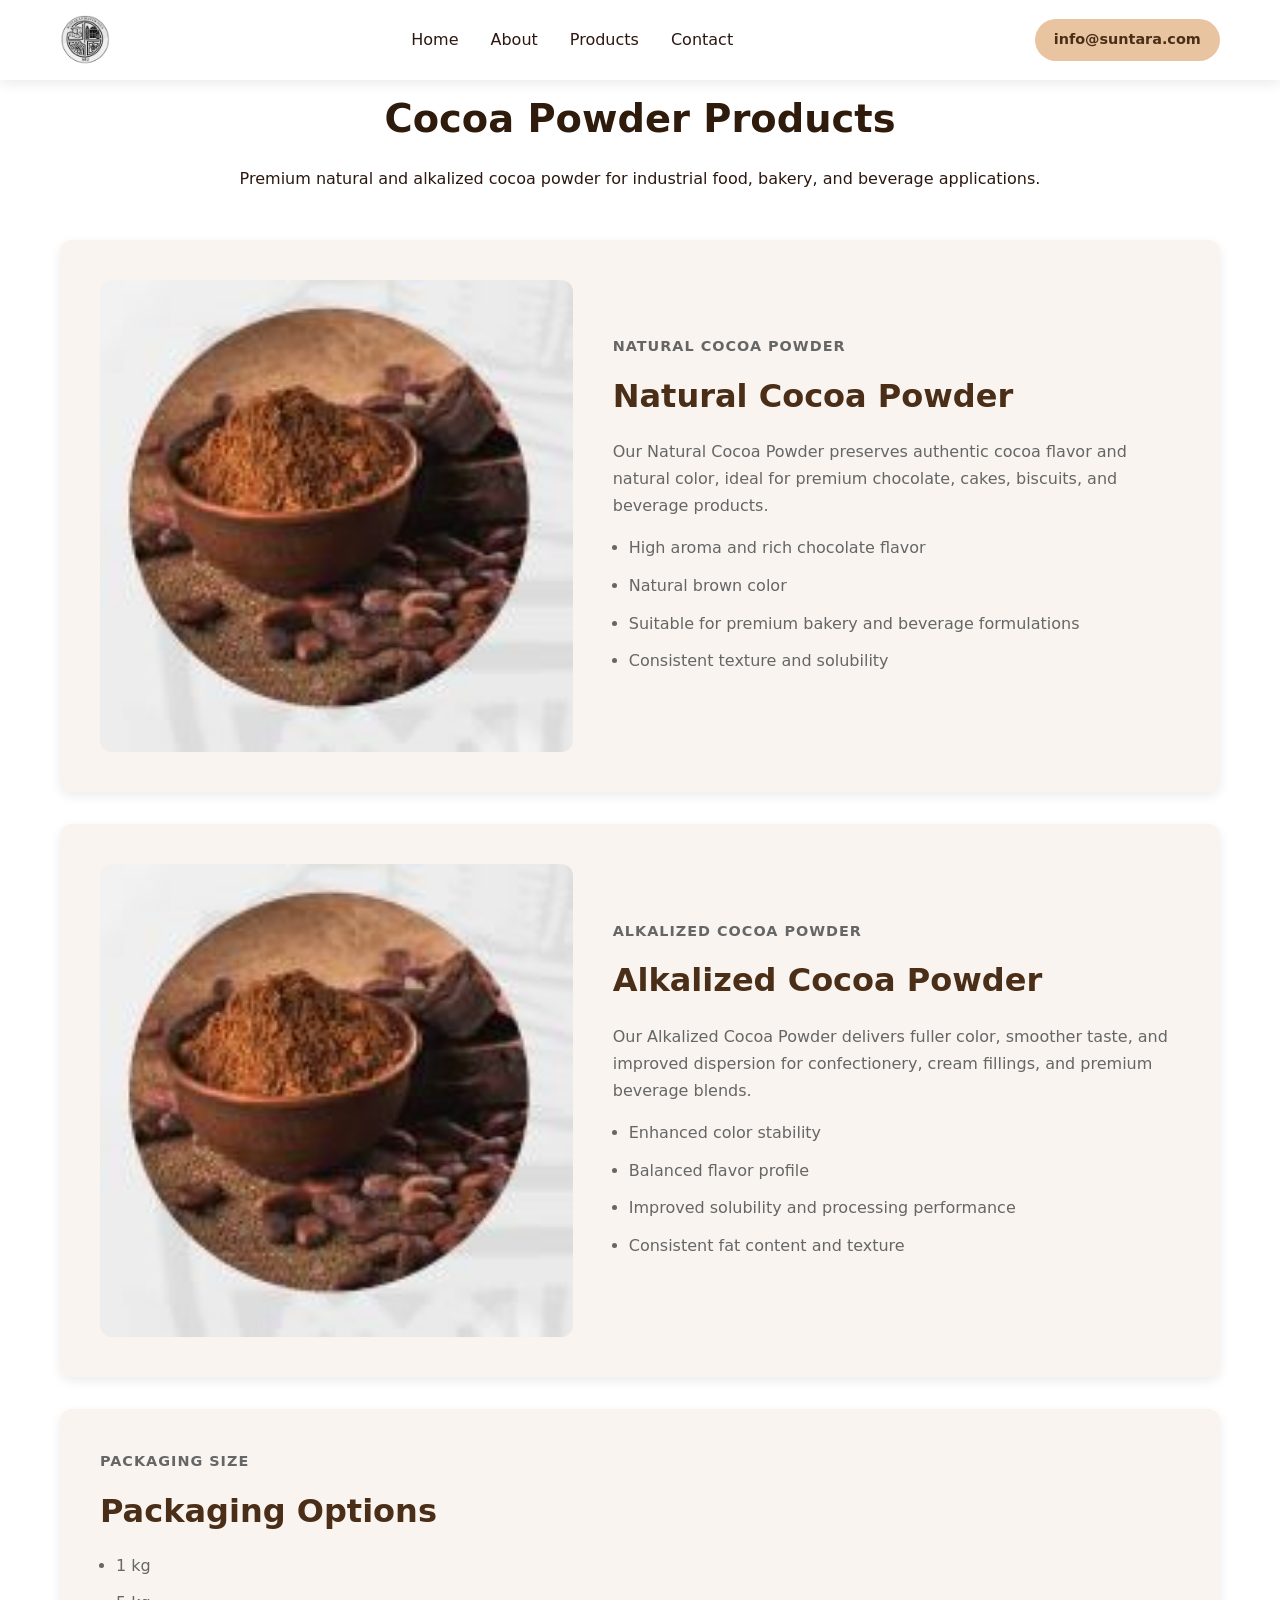
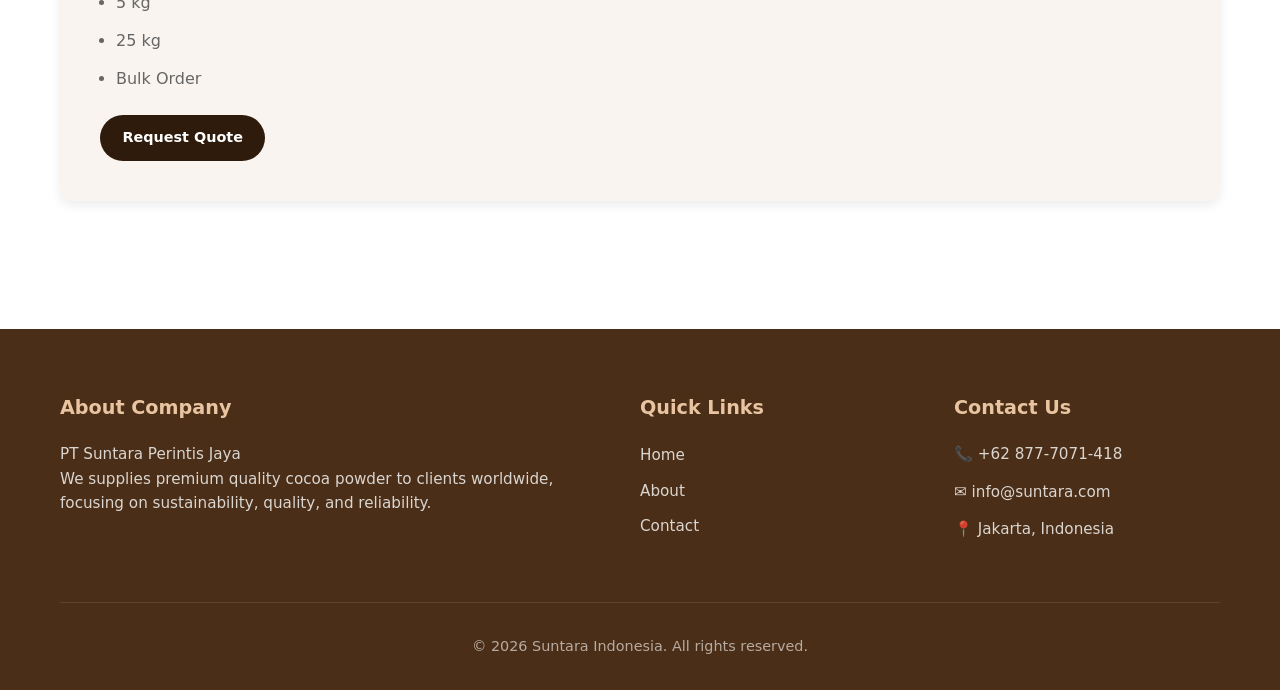
==== cocoa.html @ 906b9333 "req:2 Co-authored-by: Copilot <copilot@github.com>" ====
<!DOCTYPE html>
<html lang="id">
<head>
    <meta charset="UTF-8">
    <meta name="viewport" content="width=device-width, initial-scale=1.0">
    <title>Cocoa Powder Products | Suntara Indonesia</title>
    <link rel="stylesheet" href="style.css">
    <link rel="icon" type="image/png" href="assets/images/favicon.png">
</head>
<body>
    <header class="navbar" id="navbar">
        <div class="container">
            <a href="index.html#home" class="logo">
                <img src="assets/images/logo.png" alt="Santura Indonesia Logo" width="150" height="50">
            </a>
            <nav class="nav-menu">
                <a href="index.html#home" class="nav-link">Home</a>
                <a href="index.html#about" class="nav-link">About</a>
                <div class="nav-item has-submenu">
                    <a href="#products" class="nav-link" aria-expanded="false">Products</a>
                    <ul class="submenu">
                        <li><a href="cocoa.html" class="submenu-link"><span>Cocoa Powder</span></a></li>
                        <li><a href="vanilla.html" class="submenu-link"><span>Vanilla</span></a></li>
                        <li><a href="palm.html" class="submenu-link"><span>Palm Kernel</span></a></li>
                    </ul>
                </div>
                <a href="index.html#contact" class="nav-link">Contact</a>
            </nav>
            <a href="mailto:info@suntara.com" class="email-btn">info@suntara.com</a>
            <button class="hamburger" aria-label="Toggle navigation menu">
                <span></span>
                <span></span>
                <span></span>
            </button>
        </div>
    </header>

    <main>
        <section class="product-details fade-in">
            <div class="container">
                <div class="section-header">
                    <h1 class="section-title">Cocoa Powder Products</h1>
                    <p>Premium natural and alkalized cocoa powder for industrial food, bakery, and beverage applications.</p>
                </div>

                <article class="product-detail fade-in">
                    <div class="product-detail-grid">
                        <div class="product-detail-image">
                            <img src="assets/images/3.JPG" alt="Natural Cocoa Powder">
                        </div>
                        <div class="product-detail-content">
                            <p class="section-tag">Natural Cocoa Powder</p>
                            <h3>Natural Cocoa Powder</h3>
                            <p>Our Natural Cocoa Powder preserves authentic cocoa flavor and natural color, ideal for premium chocolate, cakes, biscuits, and beverage products.</p>
                            <ul>
                                <li>High aroma and rich chocolate flavor</li>
                                <li>Natural brown color</li>
                                <li>Suitable for premium bakery and beverage formulations</li>
                                <li>Consistent texture and solubility</li>
                            </ul>
                        </div>
                    </div>
                </article>

                <article class="product-detail fade-in">
                    <div class="product-detail-grid">
                        <div class="product-detail-image">
                            <img src="assets/images/3.JPG" alt="Alkalized Cocoa Powder">
                        </div>
                        <div class="product-detail-content">
                            <p class="section-tag">Alkalized Cocoa Powder</p>
                            <h3>Alkalized Cocoa Powder</h3>
                            <p>Our Alkalized Cocoa Powder delivers fuller color, smoother taste, and improved dispersion for confectionery, cream fillings, and premium beverage blends.</p>
                            <ul>
                                <li>Enhanced color stability</li>
                                <li>Balanced flavor profile</li>
                                <li>Improved solubility and processing performance</li>
                                <li>Consistent fat content and texture</li>
                            </ul>
                        </div>
                    </div>
                </article>

                <article class="product-detail fade-in">
                    <div class="product-detail-grid">
                        <div class="product-detail-content">
                            <p class="section-tag">Packaging Size</p>
                            <h3>Packaging Options</h3>
                            <ul>
                                <li>1 kg</li>
                                <li>5 kg</li>
                                <li>25 kg</li>
                                <li>Bulk Order</li>
                            </ul>
                            <a href="index.html#contact" class="btn-secondary">Request Quote</a>
                        </div>
                    </div>
                </article>
            </div>
        </section>
    </main>

    <footer id="footer" class="footer">
        <div class="container">
            <div class="footer-grid">
                <div class="footer-col">
                    <h4>About Company</h4>
                    <p>PT Suntara Perintis Jaya<br>We supplies premium quality cocoa powder to clients worldwide, focusing on sustainability, quality, and reliability.</p>
                </div>
                <div class="footer-col">
                    <h4>Quick Links</h4>
                    <ul>
                        <li><a href="index.html#home">Home</a></li>
                        <li><a href="index.html#about">About</a></li>
                        <li><a href="index.html#contact">Contact</a></li>
                    </ul>
                </div>
                <div class="footer-col">
                    <h4>Contact Us</h4>
                    <p>📞 +62 877-7071-418</p>
                    <p>✉️ info@suntara.com</p>
                    <p>📍 Jakarta, Indonesia</p>
                </div>
            </div>
            <div class="footer-bottom">
                <p>&copy; <span id="current-year"></span> Suntara Indonesia. All rights reserved.</p>
            </div>
        </div>
    </footer>

    <script src="srcipt.js"></script>
</body>
</html>
---- style.css ----
/* =========================================
   1. CSS VARIABLES & RESET
   ========================================= */
:root {
    --primary-color: #2f1b0b;
    --primary-dark: #4A2E17;
    --secondary-color: #4a390c;
    --accent-color: #E8C4A0;
    --text-dark: #2C1810;
    --text-light: #6B4423;
    --text-muted: #666666;
    --bg-light: #F9F4EF;
    --bg-white: #ffffff;
    --shadow-sm: 0 4px 12px rgba(0, 0, 0, 0.08);
    --shadow-md: 0 8px 24px rgba(0, 0, 0, 0.12);
    --shadow-lg: 0 12px 32px rgba(0, 0, 0, 0.15);
    --radius-sm: 8px;
    --radius-md: 12px;
    --transition: all 0.3s cubic-bezier(0.4, 0, 0.2, 1);
    --header-height: 80px;
    --container-width: 1200px;
    --font-main: 'Segoe UI', system-ui, -apple-system, sans-serif;
}

*, *::before, *::after {
    margin: 0;
    padding: 0;
    box-sizing: border-box;
}

html {
    scroll-behavior: smooth;
    font-size: 16px;
}

body {
    font-family: var(--font-main);
    color: var(--text-dark);
    background-color: var(--bg-white);
    line-height: 1.6;
    overflow-x: hidden;
}

img {
    max-width: 100%;
    height: auto;
    display: block;
}

a {
    text-decoration: none;
    color: inherit;
    transition: var(--transition);
}

ul {
    list-style: none;
}

.container {
    width: 100%;
    max-width: var(--container-width);
    margin: 0 auto;
    padding: 0 20px;
}

/* =========================================
   2. HEADER / NAVBAR
   ========================================= */
.navbar {
    position: fixed;
    top: 0;
    left: 0;
    width: 100%;
    height: var(--header-height);
    background: rgba(255, 255, 255, 0.95);
    backdrop-filter: blur(10px);
    box-shadow: var(--shadow-sm);
    z-index: 1000;
    display: flex;
    align-items: center;
}

.navbar .container {
    display: flex;
    justify-content: space-between;
    align-items: center;
}

.logo img {
    height: 50px;
    width: auto;
    transition: var(--transition);
}

.logo:hover img {
    transform: scale(1.03);
}

.nav-menu {
    display: flex;
    gap: 2rem;
    align-items: center;
}

.nav-link {
    font-weight: 500;
    color: var(--text-dark);
    position: relative;
    padding: 0.5rem 0;
}

.nav-link::after {
    content: '';
    position: absolute;
    bottom: 0;
    left: 0;
    width: 0;
    height: 2px;
    background: var(--primary-color);
    transition: var(--transition);
}

.nav-link:hover,
.nav-link.active {
    color: var(--primary-color);
}

.nav-link:hover::after,
.nav-link.active::after {
    width: 100%;
}

.email-btn {
    background: var(--accent-color);
    color: var(--primary-dark);
    padding: 0.6rem 1.2rem;
    border-radius: 50px;
    font-weight: 600;
    font-size: 0.9rem;
    white-space: nowrap;
}

.email-btn:hover {
    background: var(--primary-color);
    color: var(--bg-white);
}

.hamburger {
    display: none;
    flex-direction: column;
    gap: 5px;
    cursor: pointer;
    background: none;
    border: none;
    padding: 5px;
}

.hamburger span {
    display: block;
    width: 28px;
    height: 3px;
    background: var(--primary-color);
    border-radius: 2px;
    transition: var(--transition);
}

.hamburger.active span:nth-child(1) {
    transform: translateY(8px) rotate(45deg);
}

.hamburger.active span:nth-child(2) {
    opacity: 0;
}

.hamburger.active span:nth-child(3) {
    transform: translateY(-8px) rotate(-45deg);
}

/* =========================================
   3. HERO SECTION
   ========================================= */
.hero {
    margin-top: var(--header-height);
    min-height: calc(100vh - var(--header-height));
    display: flex;
    align-items: center;
    justify-content: center;
    text-align: center;
    color: var(--bg-white);
    position: relative;
    overflow: hidden;
    background:
        linear-gradient(135deg, rgba(74, 46, 23, 0.88) 0%, rgba(107, 68, 35, 0.82) 45%, rgba(139, 105, 20, 0.76) 100%),
        url('assets/images/hero-bg.jpg') center/cover no-repeat fixed;
}

.hero::before {
    content: '';
    position: absolute;
    inset: 0;
    pointer-events: none;
    background:
        radial-gradient(circle at 20% 25%, rgba(255, 255, 255, 0.10) 0 2px, transparent 2px 70px),
        radial-gradient(circle at 80% 30%, rgba(232, 196, 160, 0.12) 0 2px, transparent 2px 85px),
        radial-gradient(circle at 50% 70%, rgba(255, 255, 255, 0.08) 0 2px, transparent 2px 90px),
        repeating-radial-gradient(circle at 20% 25%, rgba(255, 255, 255, 0.08) 0 2px, transparent 2px 18px, rgba(232, 196, 160, 0.05) 18px 20px, transparent 20px 38px),
        repeating-radial-gradient(circle at 80% 30%, rgba(255, 255, 255, 0.07) 0 2px, transparent 2px 16px, rgba(232, 196, 160, 0.05) 16px 18px, transparent 18px 34px),
        repeating-radial-gradient(circle at 50% 70%, rgba(255, 255, 255, 0.06) 0 2px, transparent 2px 15px, rgba(232, 196, 160, 0.04) 15px 17px, transparent 17px 32px);
    opacity: 0.55;
    mix-blend-mode: screen;
}

.hero::after {
    content: '';
    position: absolute;
    inset: 0;
    pointer-events: none;
    background:
        linear-gradient(120deg, rgba(255, 255, 255, 0.06), transparent 35%),
        linear-gradient(300deg, rgba(232, 196, 160, 0.10), transparent 40%);
    opacity: 0.8;
    z-index: 0;
}

.hero-content {
    max-width: 800px;
    padding: 2rem;
    position: relative;
    z-index: 1;
}

.hero-title {
    font-size: clamp(2.5rem, 5vw, 4.5rem);
    font-weight: 500;
    letter-spacing: 1px;
    margin-bottom: 1rem;
    text-shadow: 0 2px 8px rgba(0,0,0,0.2);
}

.hero-subtitle {
    font-size: clamp(1.1rem, 2vw, 1.6rem);
    font-weight: 400;
    margin-bottom: 2.5rem;
    opacity: 0.9;
}

.btn-primary {
    display: inline-flex;
    align-items: center;
    gap: 0.5rem;
    background: transparent;
    color: var(--bg-white);
    padding: 1rem 2rem;
    border: 2px solid var(--bg-white);
    border-radius: 50px;
    font-weight: 600;
    font-size: 1rem;
    transition: var(--transition);
    cursor: pointer;
}

.btn-primary:hover {
    background: var(--bg-white);
    color: var(--primary-color);
    transform: translateY(-3px);
    box-shadow: var(--shadow-md);
}

.arrow {
    transition: transform 0.3s;
}

.btn-primary:hover .arrow {
    transform: translateY(4px);
}

/* =========================================
   4. STATISTICS SECTION
   ========================================= */
.statistics {
    background: var(--bg-light);
    padding: 4rem 0;
}

.stats-grid {
    display: grid;
    grid-template-columns: repeat(auto-fit, minmax(220px, 1fr));
    gap: 2rem;
    text-align: center;
}

.stat-number {
    font-size: 2.8rem;
    font-weight: 800;
    color: var(--primary-color);
    margin-bottom: 0.5rem;
    line-height: 1;
}

.stat-label {
    color: var(--text-muted);
    font-size: 1.05rem;
    font-weight: 500;
}

/* =========================================
   5. ABOUT SECTION
   ========================================= */
.about {
    padding: 5rem 0;
    background: var(--bg-white);
}

.about-grid {
    display: grid;
    grid-template-columns: 1fr 1fr;
    gap: 3rem;
    align-items: center;
}

.about-image {
    border-radius: var(--radius-md);
    overflow: hidden;
    box-shadow: var(--shadow-lg);
}

.about-image img {
    width: 100%;
    height: 100%;
    object-fit: cover;
}

.section-tag {
    color: var(--secondary-color);
    font-weight: 700;
    text-transform: uppercase;
    letter-spacing: 1px;
    font-size: 0.9rem;
    margin-bottom: 0.5rem;
}

.section-title {
    font-size: clamp(1.8rem, 3vw, 2.5rem);
    color: var(--primary-color);
    margin-bottom: 1.5rem;
    line-height: 1.2;
}

.about-content p {
    margin-bottom: 1.2rem;
    color: var(--text-muted);
    font-size: 1.05rem;
}

/* =========================================
   6. PRODUCTS SECTION
   ========================================= */
.products {
    padding: 6rem 0;
    background: var(--bg-light);
}

.product-details {
    padding: 6rem 0;
    background: var(--bg-white);
}

.product-detail {
    background: var(--bg-light);
    border-radius: var(--radius-md);
    box-shadow: var(--shadow-sm);
    padding: 2.5rem;
    margin-bottom: 2rem;
    transition: var(--transition);
}

.product-detail:hover {
    transform: translateY(-4px);
    box-shadow: var(--shadow-md);
}

.product-detail-grid {
    display: grid;
    grid-template-columns: 1fr 1.2fr;
    gap: 2.5rem;
    align-items: center;
}

.product-detail-image img {
    width: 100%;
    height: 100%;
    object-fit: cover;
    border-radius: var(--radius-md);
}

.product-detail-content .section-tag {
    margin-bottom: 0.75rem;
}

.product-detail-content h3 {
    margin-bottom: 1rem;
    font-size: 2rem;
    color: var(--primary-dark);
}

.product-detail-content p {
    color: var(--text-muted);
    margin-bottom: 1rem;
    line-height: 1.7;
}

.product-detail-content ul {
    list-style: disc;
    margin-left: 1rem;
    margin-bottom: 1.5rem;
    color: var(--text-muted);
}

.product-detail-content ul li {
    margin-bottom: 0.75rem;
}

.product-detail-content .btn-secondary {
    margin: 0;
}

.section-header {
    text-align: center;
    margin-bottom: 3rem;
}

.products-grid {
    display: grid;
    grid-template-columns: repeat(auto-fit, minmax(300px, 1fr));
    gap: 2rem;
}

.product-card {
    background: var(--bg-white);
    border-radius: var(--radius-md);
    overflow: hidden;
    box-shadow: var(--shadow-sm);
    transition: var(--transition);
}

.product-card:hover {
    transform: translateY(-8px);
    box-shadow: var(--shadow-md);
}

.product-image {
    width: 100%;
    height: 240px;
    overflow: hidden;
}

.product-image img {
    width: 100%;
    height: 100%;
    object-fit: cover;
    transition: transform 0.5s ease;
}

.product-card:hover .product-image img {
    transform: scale(1.08);
}

.product-card h3 {
    padding: 1.5rem 1.5rem 0.5rem;
    font-size: 1.4rem;
    color: var(--primary-dark);
}

.product-card p {
    padding: 0 1.5rem 1.5rem;
    color: var(--text-muted);
    font-size: 0.95rem;
}

.btn-secondary {
    display: inline-block;
    margin: 0 1.5rem 1.5rem;
    background: var(--primary-color);
    color: var(--bg-white);
    padding: 0.7rem 1.4rem;
    border-radius: 50px;
    font-weight: 600;
    font-size: 0.9rem;
    transition: var(--transition);
}

.btn-secondary:hover {
    background: var(--primary-dark);
    transform: translateY(-2px);
}

/* =========================================
   7. DIFFERENTIATORS SECTION
   ========================================= */
.differentiators {
    padding: 5rem 0;
    background: var(--bg-white);
}

.diff-grid {
    display: grid;
    grid-template-columns: repeat(auto-fit, minmax(280px, 1fr));
    gap: 2rem;
}

.diff-item {
    background: var(--bg-light);
    padding: 2rem;
    border-radius: var(--radius-md);
    transition: var(--transition);
    position: relative;
    overflow: hidden;
}

.diff-item:hover {
    background: var(--primary-color);
    color: var(--bg-white);
    transform: translateY(-5px);
}

.diff-number {
    font-size: 3.5rem;
    font-weight: 900;
    color: var(--accent-color);
    opacity: 0.4;
    margin-bottom: 1rem;
    line-height: 1;
}

.diff-item h3 {
    font-size: 1.3rem;
    margin-bottom: 0.8rem;
    color: var(--primary-dark);
    transition: var(--transition);
}

.diff-item:hover h3,
.diff-item:hover p {
    color: var(--bg-white);
}

.diff-item p {
    color: var(--text-muted);
    font-size: 0.95rem;
    line-height: 1.6;
}

/* =========================================
   8. CTA SECTION
   ========================================= */
.cta {
    background: linear-gradient(135deg, var(--primary-color) 0%, var(--secondary-color) 100%);
    padding: 5rem 0;
    text-align: center;
    color: var(--bg-white);
}

.cta h2 {
    font-size: clamp(1.8rem, 3vw, 2.5rem);
    margin-bottom: 0.8rem;
}

.cta p {
    font-size: 1.2rem;
    margin-bottom: 2rem;
    opacity: 0.9;
}

/* =========================================
   9. FOOTER
   ========================================= */
.footer {
    background: var(--primary-dark);
    color: var(--bg-white);
    padding: 4rem 0 2rem;
}

.footer-grid {
    display: grid;
    grid-template-columns: 2fr 1fr 1fr;
    gap: 3rem;
    margin-bottom: 3rem;
}

.footer-col h4 {
    color: var(--accent-color);
    margin-bottom: 1.2rem;
    font-size: 1.2rem;
}

.footer-col p {
    color: rgba(255, 255, 255, 0.8);
    margin-bottom: 0.8rem;
    font-size: 0.95rem;
}

.footer-col ul li {
    margin-bottom: 0.6rem;
}

.footer-col ul a {
    color: rgba(255, 255, 255, 0.8);
    font-size: 0.95rem;
}

.footer-col ul a:hover {
    color: var(--accent-color);
    padding-left: 5px;
}

.footer-bottom {
    text-align: center;
    padding-top: 2rem;
    border-top: 1px solid rgba(255, 255, 255, 0.1);
    color: rgba(255, 255, 255, 0.6);
    font-size: 0.9rem;
}

/* =========================================
   13. SUBMENU PRODUK
   ========================================= */

/* Nav item wrapper untuk submenu */
.nav-item {
    position: relative;
    display: flex;
    align-items: center;
}

/* Dropdown submenu */
.submenu {
    position: absolute;
    top: calc(100% + 14px);
    left: 50%;
    transform: translateX(-50%) translateY(10px);
    background: var(--bg-white);
    border-radius: var(--radius-md);
    box-shadow: var(--shadow-lg);
    min-width: 200px;
    padding: 0.5rem 0;
    list-style: none;
    opacity: 0;
    visibility: hidden;
    pointer-events: none;
    transition: opacity 0.25s ease, transform 0.25s ease, visibility 0.25s;
    z-index: 2000;
    border-top: 3px solid var(--primary-color);
}

/* Segitiga kecil di atas submenu */
.submenu::before {
    content: '';
    position: absolute;
    top: -9px;
    left: 50%;
    transform: translateX(-50%);
    border-left: 8px solid transparent;
    border-right: 8px solid transparent;
    border-bottom: 8px solid var(--primary-color);
}

/* Tampilkan submenu HANYA saat class open (diklik) */
.has-submenu.open .submenu {
    opacity: 1;
    visibility: visible;
    pointer-events: auto;
    transform: translateX(-50%) translateY(0);
}

/* Item dalam submenu */
.submenu li {
    margin: 0;
}

.submenu-link {
    display: flex;
    align-items: center;
    gap: 0.75rem;
    padding: 0.65rem 1.2rem;
    color: var(--text-dark);
    font-size: 0.95rem;
    font-weight: 500;
    transition: var(--transition);
    white-space: nowrap;
}

.submenu-link img {
    width: 42px;
    height: 42px;
    object-fit: cover;
    border-radius: 6px;
    flex-shrink: 0;
    border: 1px solid rgba(0,0,0,0.08);
}

.submenu-link span {
    flex: 1;
}

.submenu-link:hover {
    background: var(--bg-light);
    color: var(--primary-color);
    padding-left: 1.5rem;
}

/* Divider antar item */
.submenu li:not(:last-child) .submenu-link {
    border-bottom: 1px solid rgba(0,0,0,0.05);
}

/* ---- MOBILE: submenu di dalam mobile menu ---- */
@media (max-width: 768px) {
    .nav-item {
        flex-direction: column;
        align-items: flex-start;
        width: 100%;
    }

    .nav-item .nav-link {
        width: 100%;
        display: flex;
        justify-content: center;
        align-items: center;
        gap: 6px;
    }

    .submenu {
        position: static;
        transform: none;
        box-shadow: none;
        border-top: none;
        border-radius: 0;
        min-width: 100%;
        width: 100%;
        background: var(--bg-light);
        padding: 0;
        opacity: 1;
        visibility: visible;
        pointer-events: auto;
        max-height: 0;
        overflow: hidden;
        transition: max-height 0.35s ease;
    }

    .submenu::before {
        display: none;
    }

    .has-submenu.open .submenu {
        max-height: 400px;
        transform: none;
    }

    .submenu-link {
        padding: 0.7rem 1.5rem;
        justify-content: center;
    }

    .submenu-link:hover {
        padding-left: 1.5rem;
    }
}

/* =========================================
   10. ANIMATIONS & UTILITIES
   ========================================= */
.fade-in {
    opacity: 0;
    transform: translateY(30px);
    transition: opacity 0.6s ease-out, transform 0.6s ease-out;
}

.fade-in.visible {
    opacity: 1;
    transform: translateY(0);
}

/* =========================================
   11. RESPONSIVE DESIGN
   ========================================= */
@media (max-width: 992px) {
    .about-grid {
        grid-template-columns: 1fr;
    }
    
    .about-image {
        order: -1;
    }
    
    .footer-grid {
        grid-template-columns: 1fr 1fr;
    }

    .product-detail-grid {
        grid-template-columns: 1fr;
    }
}

@media (max-width: 768px) {
    .hamburger {
        display: flex;
    }
    
    .nav-menu {
        position: fixed;
        top: var(--header-height);
        left: -100%;
        width: 100%;
        height: calc(100vh - var(--header-height));
        background: var(--bg-white);
        flex-direction: column;
        justify-content: center;
        gap: 2rem;
        transition: var(--transition);
        box-shadow: var(--shadow-lg);
    }
    
    .nav-menu.active {
        left: 0;
    }
    
    .nav-link {
        font-size: 1.3rem;
    }
    
    .email-btn {
        display: none;
    }
    
    .hero {
        background-attachment: scroll; /* Fix mobile parallax issue */
    }
    
    .footer-grid {
        grid-template-columns: 1fr;
        gap: 2rem;
    }
}

@media (max-width: 480px) {
    .stats-grid {
        grid-template-columns: 1fr;
    }
    
    .btn-primary {
        padding: 0.8rem 1.5rem;
        font-size: 0.95rem;
    }
}

/* FORCE SMOOTH SCROLL */
html {
    scroll-behavior: smooth !important;
    scroll-padding-top: 80px; /* Offset untuk fixed header */
}

/* Pastikan tidak ada yang override */
* {
    scroll-behavior: smooth !important;
}

/* =========================================
   12. LOCATION / MAP SECTION
   ========================================= */
.location {
    padding: 5rem 0;
    background: var(--bg-white);
}

.location-grid {
    display: grid;
    grid-template-columns: 1fr 1.2fr;
    gap: 3rem;
    align-items: start;
}

/* Address Info */
.location-info {
    display: flex;
    flex-direction: column;
    gap: 2rem;
}

.address-card {
    background: var(--bg-light);
    padding: 2rem;
    border-radius: var(--radius-md);
    border-left: 4px solid var(--primary-color);
}

.address-card .address-icon {
    font-size: 2rem;
    margin-bottom: 1rem;
}

.address-card h3 {
    color: var(--primary-dark);
    margin-bottom: 1rem;
    font-size: 1.3rem;
}

.address-card p {
    color: var(--text-muted);
    margin-bottom: 0.3rem;
    font-size: 0.95rem;
    line-height: 1.5;
}

/* Contact Cards */
.contact-card {
    background: var(--bg-light);
    padding: 1.5rem 2rem;
    border-radius: var(--radius-md);
}

.contact-item {
    display: flex;
    gap: 1rem;
    padding: 0.8rem 0;
    border-bottom: 1px solid rgba(0,0,0,0.05);
}

.contact-item:last-child {
    border-bottom: none;
}

.contact-icon {
    font-size: 1.3rem;
    min-width: 24px;
}

.contact-item strong {
    display: block;
    color: var(--primary-dark);
    font-size: 0.9rem;
    margin-bottom: 0.2rem;
}

.contact-item p {
    color: var(--text-muted);
    font-size: 0.95rem;
    margin: 0;
}

/* Action Buttons */
.location-actions {
    display: flex;
    flex-direction: column;
    gap: 1rem;
}

.btn-map,
.btn-whatsapp {
    display: flex;
    align-items: center;
    justify-content: center;
    gap: 0.5rem;
    padding: 1rem 1.5rem;
    border-radius: 50px;
    font-weight: 600;
    font-size: 0.95rem;
    transition: var(--transition);
    text-align: center;
}

.btn-map {
    background: var(--primary-color);
    color: var(--bg-white);
}

.btn-map:hover {
    background: var(--primary-dark);
    transform: translateY(-2px);
    box-shadow: var(--shadow-md);
}

.btn-whatsapp {
    background: #25D366;
    color: var(--bg-white);
}

.btn-whatsapp:hover {
    background: #128C7E;
    transform: translateY(-2px);
    box-shadow: var(--shadow-md);
}

/* Map Container */
.location-map {
    border-radius: var(--radius-md);
    overflow: hidden;
    box-shadow: var(--shadow-lg);
    height: fit-content;
    position: sticky;
    top: 100px;
}

.location-map iframe {
    display: block;
    width: 100%;
    height: 450px;
    border: 0;
}

/* Responsive */
@media (max-width: 992px) {
    .location-grid {
        grid-template-columns: 1fr;
        gap: 2rem;
    }
    
    .location-map {
        position: static;
    }
    
    .location-map iframe {
        height: 350px;
    }
}

@media (max-width: 480px) {
    .location-actions {
        flex-direction: column;
    }
    
    .location-map iframe {
        height: 280px;
    }
}
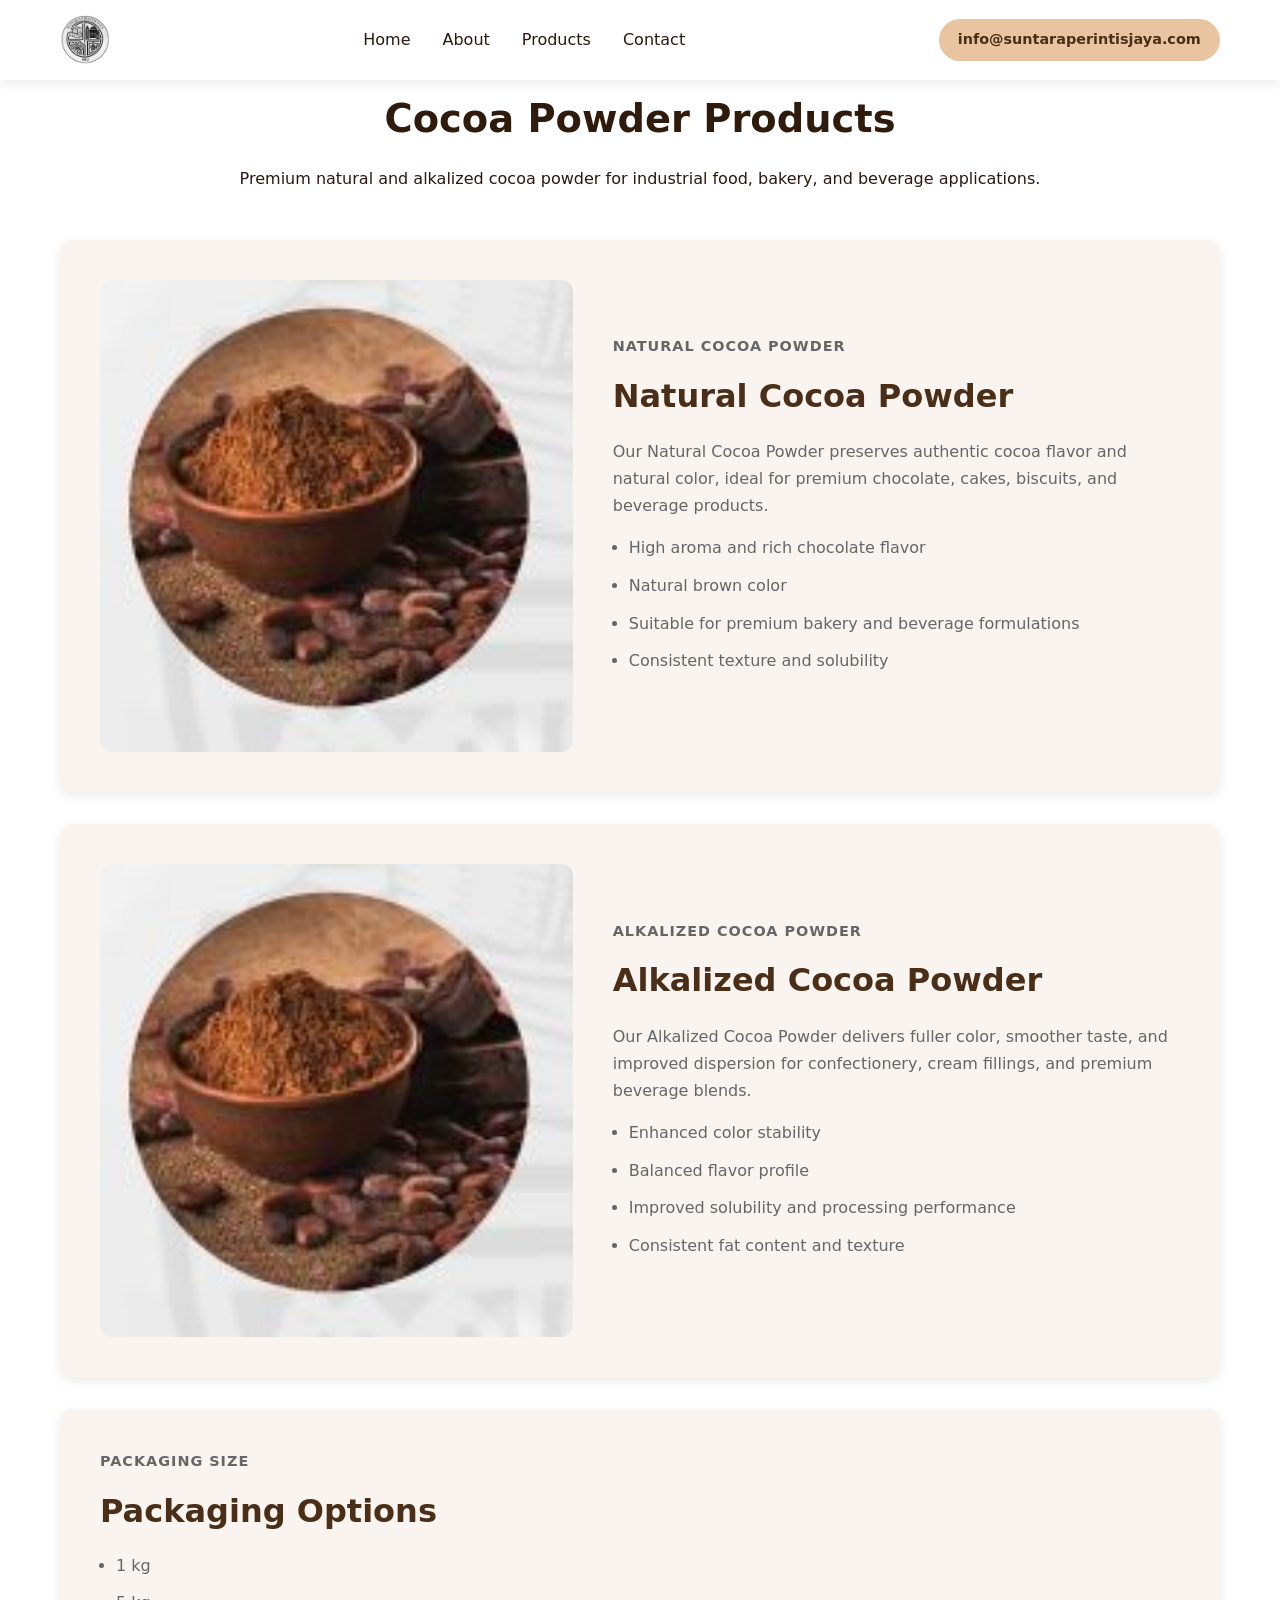
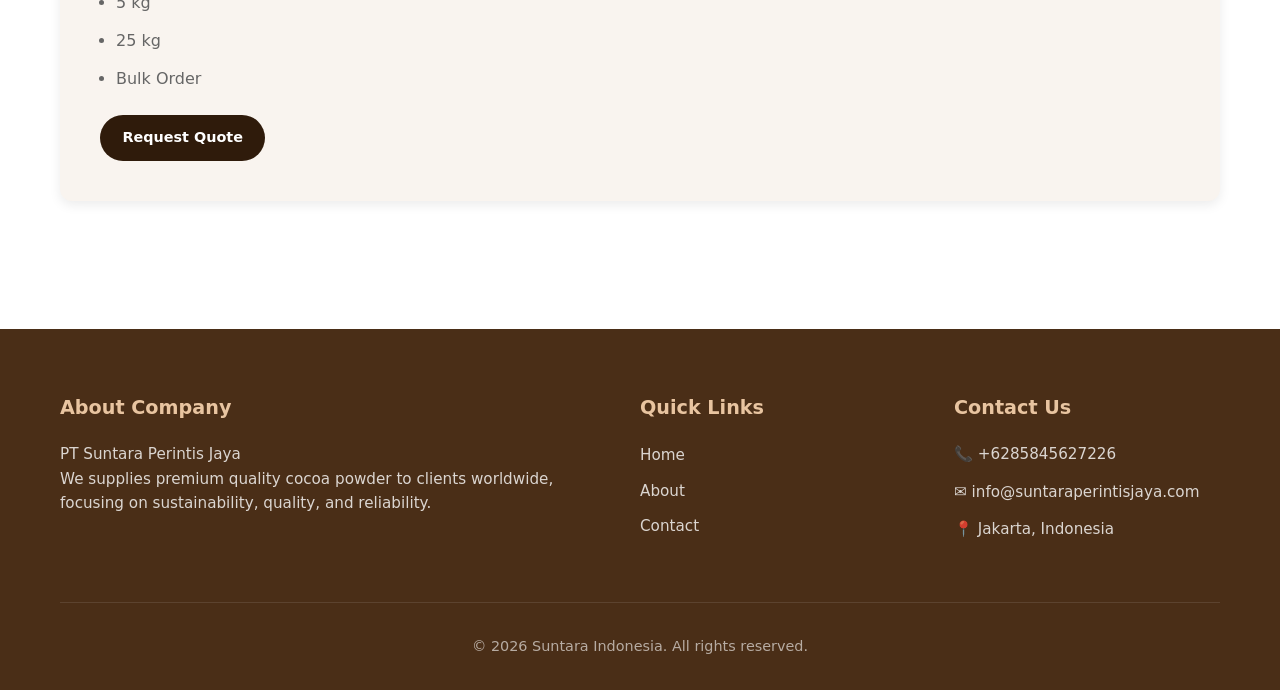
==== commit aa3f69a3: "update:tlp&alamat Co-authored-by: Copilot <copilot@github.com>" ====
--- a/cocoa.html
+++ b/cocoa.html
@@ -25,8 +25,30 @@
                     </ul>
                 </div>
                 <a href="index.html#contact" class="nav-link">Contact</a>
+
+                 <!-- ✅ TAMBAHKAN INI - Company Info untuk Mobile -->
+                <div class="mobile-company-info">
+                    <div class="company-info-item">
+                        <strong>PT Suntara Perintis Jaya</strong>
+                    </div>
+                    <div class="company-info-item">
+                        <span class="info-icon">📍</span>
+                        <span>Komplek Perkantoran Taman Meruya,
+                            <br>Jl. Batu Mulia No.73 Lt.3, Meruya utara,
+                            <br> Kec.kembangan, Jakarta Barat</span>
+                    </div>
+                    <div class="company-info-item">
+                        <span class="info-icon">📞</span>
+                        <span>+6285845627226</span>
+                    </div>
+                    <div class="company-info-item">
+                        <span class="info-icon">✉️</span>
+                        <span>info@suntaraperintisjaya.com</span>
+                    </div>
+                </div>
+                <!-- ✅ Akhir Company Info -->
             </nav>
-            <a href="mailto:info@suntara.com" class="email-btn">info@suntara.com</a>
+            <a href="mailto:info@suntaraperintisjaya.com" class="email-btn">info@suntaraperintisjaya.com</a>
             <button class="hamburger" aria-label="Toggle navigation menu">
                 <span></span>
                 <span></span>
@@ -117,8 +139,8 @@
                 </div>
                 <div class="footer-col">
                     <h4>Contact Us</h4>
-                    <p>📞 +62 877-7071-418</p>
-                    <p>✉️ info@suntara.com</p>
+                    <p>📞 +6285845627226</p>
+                    <p>✉️ info@suntaraperintisjaya.com</p>
                     <p>📍 Jakarta, Indonesia</p>
                 </div>
             </div>
@@ -128,6 +150,6 @@
         </div>
     </footer>
 
-    <script src="srcipt.js"></script>
+    <script src="script.js"></script>
 </body>
 </html>
--- a/style.css
+++ b/style.css
@@ -22,17 +22,8 @@
     --font-main: 'Segoe UI', system-ui, -apple-system, sans-serif;
 }
 
-*, *::before, *::after {
-    margin: 0;
-    padding: 0;
-    box-sizing: border-box;
-}
-
-html {
-    scroll-behavior: smooth;
-    font-size: 16px;
-}
-
+*, *::before, *::after { margin: 0; padding: 0; box-sizing: border-box; }
+html { scroll-behavior: smooth; font-size: 16px; }
 body {
     font-family: var(--font-main);
     color: var(--text-dark);
@@ -40,327 +31,201 @@
     line-height: 1.6;
     overflow-x: hidden;
 }
-
-img {
-    max-width: 100%;
-    height: auto;
-    display: block;
-}
-
-a {
-    text-decoration: none;
-    color: inherit;
-    transition: var(--transition);
-}
-
-ul {
-    list-style: none;
-}
-
-.container {
-    width: 100%;
-    max-width: var(--container-width);
-    margin: 0 auto;
-    padding: 0 20px;
-}
+img { max-width: 100%; height: auto; display: block; }
+a { text-decoration: none; color: inherit; transition: var(--transition); }
+ul { list-style: none; }
+.container { width: 100%; max-width: var(--container-width); margin: 0 auto; padding: 0 20px; }
 
 /* =========================================
    2. HEADER / NAVBAR
    ========================================= */
 .navbar {
-    position: fixed;
-    top: 0;
-    left: 0;
-    width: 100%;
-    height: var(--header-height);
-    background: rgba(255, 255, 255, 0.95);
-    backdrop-filter: blur(10px);
-    box-shadow: var(--shadow-sm);
-    z-index: 1000;
-    display: flex;
-    align-items: center;
-}
-
-.navbar .container {
-    display: flex;
-    justify-content: space-between;
-    align-items: center;
-}
-
-.logo img {
-    height: 50px;
-    width: auto;
-    transition: var(--transition);
-}
-
-.logo:hover img {
-    transform: scale(1.03);
-}
-
-.nav-menu {
-    display: flex;
-    gap: 2rem;
-    align-items: center;
-}
-
+    position: fixed; top: 0; left: 0; width: 100%; height: var(--header-height);
+    background: rgba(255, 255, 255, 0.95); backdrop-filter: blur(10px);
+    box-shadow: var(--shadow-sm); z-index: 1000; display: flex; align-items: center;
+}
+.navbar .container { display: flex; justify-content: space-between; align-items: center; width: 100%; }
+.logo img { height: 50px; width: auto; transition: var(--transition); }
+.logo:hover img { transform: scale(1.03); }
+.nav-menu { display: flex; gap: 2rem; align-items: center; }
 .nav-link {
-    font-weight: 500;
-    color: var(--text-dark);
-    position: relative;
-    padding: 0.5rem 0;
-}
-
+    font-weight: 500; color: var(--text-dark); position: relative; padding: 0.5rem 0;
+}
 .nav-link::after {
-    content: '';
-    position: absolute;
-    bottom: 0;
-    left: 0;
-    width: 0;
-    height: 2px;
-    background: var(--primary-color);
-    transition: var(--transition);
-}
-
-.nav-link:hover,
-.nav-link.active {
-    color: var(--primary-color);
-}
-
-.nav-link:hover::after,
-.nav-link.active::after {
-    width: 100%;
-}
-
+    content: ''; position: absolute; bottom: 0; left: 0; width: 0; height: 2px;
+    background: var(--primary-color); transition: var(--transition);
+}
+.nav-link:hover, .nav-link.active { color: var(--primary-color); }
+.nav-link:hover::after, .nav-link.active::after { width: 100%; }
 .email-btn {
-    background: var(--accent-color);
-    color: var(--primary-dark);
-    padding: 0.6rem 1.2rem;
-    border-radius: 50px;
-    font-weight: 600;
-    font-size: 0.9rem;
-    white-space: nowrap;
-}
-
-.email-btn:hover {
-    background: var(--primary-color);
-    color: var(--bg-white);
-}
-
+    background: var(--accent-color); color: var(--primary-dark); padding: 0.6rem 1.2rem;
+    border-radius: 50px; font-weight: 600; font-size: 0.9rem; white-space: nowrap;
+}
+.email-btn:hover { background: var(--primary-color); color: var(--bg-white); }
 .hamburger {
-    display: none;
-    flex-direction: column;
-    gap: 5px;
-    cursor: pointer;
-    background: none;
-    border: none;
-    padding: 5px;
-}
-
+    display: none; flex-direction: column; gap: 5px; cursor: pointer;
+    background: none; border: none; padding: 5px; z-index: 1001;
+}
 .hamburger span {
-    display: block;
-    width: 28px;
-    height: 3px;
-    background: var(--primary-color);
-    border-radius: 2px;
-    transition: var(--transition);
-}
-
-.hamburger.active span:nth-child(1) {
-    transform: translateY(8px) rotate(45deg);
-}
-
-.hamburger.active span:nth-child(2) {
-    opacity: 0;
-}
-
-.hamburger.active span:nth-child(3) {
-    transform: translateY(-8px) rotate(-45deg);
-}
-
-/* =========================================
-   3. HERO SECTION
+    display: block; width: 28px; height: 3px; background: var(--primary-color);
+    border-radius: 2px; transition: var(--transition);
+}
+.hamburger.active span:nth-child(1) { transform: translateY(8px) rotate(45deg); }
+.hamburger.active span:nth-child(2) { opacity: 0; }
+.hamburger.active span:nth-child(3) { transform: translateY(-8px) rotate(-45deg); }
+
+/* =========================================
+   3. SUBMENU PRODUK (DESKTOP BASE)
+   ========================================= */
+.nav-item { position: relative; display: flex; align-items: center; }
+.has-submenu::after {
+    content: ''; position: absolute; top: 100%; left: 0; width: 100%; height: 20px; background: transparent;
+}
+.submenu {
+    position: absolute; top: calc(100% + 14px); left: 50%; transform: translateX(-50%) translateY(10px);
+    background: var(--bg-white); border-radius: var(--radius-md); box-shadow: var(--shadow-lg);
+    min-width: 220px; padding: 0.5rem 0; list-style: none; z-index: 2000;
+    border-top: 3px solid var(--primary-color);
+    opacity: 0; visibility: hidden; pointer-events: none;
+    transition: opacity 0.3s ease 0.4s, visibility 0s linear 0.4s, transform 0.3s ease 0.4s;
+}
+.submenu::before {
+    content: ''; position: absolute; top: -9px; left: 50%; transform: translateX(-50%);
+    border-left: 8px solid transparent; border-right: 8px solid transparent;
+    border-bottom: 8px solid var(--primary-color);
+}
+@media (min-width: 769px) {
+    .has-submenu:hover .submenu {
+        opacity: 1; visibility: visible; pointer-events: auto; transform: translateX(-50%) translateY(0);
+        transition: opacity 0.3s ease, visibility 0s linear, transform 0.3s ease;
+    }
+}
+.has-submenu.open .submenu {
+    opacity: 1; visibility: visible; pointer-events: auto; transform: translateX(-50%) translateY(0);
+    transition: opacity 0.3s ease, visibility 0s linear, transform 0.3s ease;
+}
+.submenu li { margin: 0; }
+.submenu-link {
+    display: flex; align-items: center; gap: 0.75rem; padding: 0.65rem 1.2rem;
+    color: var(--text-dark); font-size: 0.95rem; font-weight: 500;
+    transition: var(--transition); white-space: nowrap;
+}
+.submenu-link img {
+    width: 42px; height: 42px; object-fit: cover; border-radius: 6px;
+    flex-shrink: 0; border: 1px solid rgba(0,0,0,0.08);
+}
+.submenu-link span { flex: 1; }
+.submenu-link:hover { background: var(--bg-light); color: var(--primary-color); padding-left: 1.5rem; }
+.submenu li:not(:last-child) .submenu-link { border-bottom: 1px solid rgba(0,0,0,0.05); }
+
+/* =========================================
+   4. MAIN SECTIONS (HERO, STATS, ABOUT, PRODUCTS GRID)
    ========================================= */
 .hero {
-    margin-top: var(--header-height);
-    min-height: calc(100vh - var(--header-height));
-    display: flex;
-    align-items: center;
-    justify-content: center;
-    text-align: center;
-    color: var(--bg-white);
-    position: relative;
-    overflow: hidden;
-    background:
-        linear-gradient(135deg, rgba(74, 46, 23, 0.88) 0%, rgba(107, 68, 35, 0.82) 45%, rgba(139, 105, 20, 0.76) 100%),
-        url('assets/images/hero-bg.jpg') center/cover no-repeat fixed;
-}
-
+    margin-top: var(--header-height); min-height: calc(100vh - var(--header-height));
+    display: flex; align-items: center; justify-content: center; text-align: center;
+    color: var(--bg-white); position: relative; overflow: hidden;
+    background: linear-gradient(135deg, rgba(74, 46, 23, 0.88) 0%, rgba(107, 68, 35, 0.82) 45%, rgba(139, 105, 20, 0.76) 100%),
+    url('assets/images/hero-bg.jpg') center/cover no-repeat fixed;
+}
+.hero::before, .hero::after {
+    content: ''; position: absolute; inset: 0; pointer-events: none; opacity: 0.55; mix-blend-mode: screen;
+}
 .hero::before {
-    content: '';
-    position: absolute;
-    inset: 0;
-    pointer-events: none;
-    background:
-        radial-gradient(circle at 20% 25%, rgba(255, 255, 255, 0.10) 0 2px, transparent 2px 70px),
-        radial-gradient(circle at 80% 30%, rgba(232, 196, 160, 0.12) 0 2px, transparent 2px 85px),
-        radial-gradient(circle at 50% 70%, rgba(255, 255, 255, 0.08) 0 2px, transparent 2px 90px),
-        repeating-radial-gradient(circle at 20% 25%, rgba(255, 255, 255, 0.08) 0 2px, transparent 2px 18px, rgba(232, 196, 160, 0.05) 18px 20px, transparent 20px 38px),
-        repeating-radial-gradient(circle at 80% 30%, rgba(255, 255, 255, 0.07) 0 2px, transparent 2px 16px, rgba(232, 196, 160, 0.05) 16px 18px, transparent 18px 34px),
-        repeating-radial-gradient(circle at 50% 70%, rgba(255, 255, 255, 0.06) 0 2px, transparent 2px 15px, rgba(232, 196, 160, 0.04) 15px 17px, transparent 17px 32px);
-    opacity: 0.55;
-    mix-blend-mode: screen;
-}
-
+    background: radial-gradient(circle at 20% 25%, rgba(255,255,255,0.10) 0 2px, transparent 2px 70px),
+    radial-gradient(circle at 80% 30%, rgba(232,196,160,0.12) 0 2px, transparent 2px 85px),
+    radial-gradient(circle at 50% 70%, rgba(255,255,255,0.08) 0 2px, transparent 2px 90px);
+}
 .hero::after {
-    content: '';
-    position: absolute;
-    inset: 0;
-    pointer-events: none;
-    background:
-        linear-gradient(120deg, rgba(255, 255, 255, 0.06), transparent 35%),
-        linear-gradient(300deg, rgba(232, 196, 160, 0.10), transparent 40%);
-    opacity: 0.8;
-    z-index: 0;
-}
-
-.hero-content {
-    max-width: 800px;
-    padding: 2rem;
-    position: relative;
-    z-index: 1;
-}
-
-.hero-title {
-    font-size: clamp(2.5rem, 5vw, 4.5rem);
-    font-weight: 500;
-    letter-spacing: 1px;
-    margin-bottom: 1rem;
-    text-shadow: 0 2px 8px rgba(0,0,0,0.2);
-}
-
-.hero-subtitle {
-    font-size: clamp(1.1rem, 2vw, 1.6rem);
-    font-weight: 400;
-    margin-bottom: 2.5rem;
-    opacity: 0.9;
-}
-
+    background: linear-gradient(120deg, rgba(255,255,255,0.06), transparent 35%),
+    linear-gradient(300deg, rgba(232,196,160,0.10), transparent 40%); opacity: 0.8; z-index: 0;
+}
+.hero-content { max-width: 800px; padding: 2rem; position: relative; z-index: 1; }
+.hero-title { font-size: clamp(2.5rem, 5vw, 4.5rem); font-weight: 500; letter-spacing: 1px; margin-bottom: 1rem; text-shadow: 0 2px 8px rgba(0,0,0,0.2); }
+.hero-subtitle { font-size: clamp(1.1rem, 2vw, 1.6rem); font-weight: 400; margin-bottom: 2.5rem; opacity: 0.9; }
 .btn-primary {
-    display: inline-flex;
-    align-items: center;
-    gap: 0.5rem;
-    background: transparent;
-    color: var(--bg-white);
-    padding: 1rem 2rem;
-    border: 2px solid var(--bg-white);
-    border-radius: 50px;
-    font-weight: 600;
-    font-size: 1rem;
-    transition: var(--transition);
-    cursor: pointer;
-}
-
-.btn-primary:hover {
-    background: var(--bg-white);
-    color: var(--primary-color);
-    transform: translateY(-3px);
-    box-shadow: var(--shadow-md);
-}
-
-.arrow {
-    transition: transform 0.3s;
-}
-
-.btn-primary:hover .arrow {
-    transform: translateY(4px);
-}
-
-/* =========================================
-   4. STATISTICS SECTION
-   ========================================= */
-.statistics {
-    background: var(--bg-light);
-    padding: 4rem 0;
-}
-
-.stats-grid {
-    display: grid;
-    grid-template-columns: repeat(auto-fit, minmax(220px, 1fr));
-    gap: 2rem;
-    text-align: center;
-}
-
-.stat-number {
-    font-size: 2.8rem;
-    font-weight: 800;
-    color: var(--primary-color);
-    margin-bottom: 0.5rem;
-    line-height: 1;
-}
-
-.stat-label {
-    color: var(--text-muted);
-    font-size: 1.05rem;
-    font-weight: 500;
-}
-
-/* =========================================
-   5. ABOUT SECTION
-   ========================================= */
-.about {
-    padding: 5rem 0;
-    background: var(--bg-white);
-}
-
-.about-grid {
-    display: grid;
-    grid-template-columns: 1fr 1fr;
-    gap: 3rem;
-    align-items: center;
-}
-
-.about-image {
-    border-radius: var(--radius-md);
-    overflow: hidden;
-    box-shadow: var(--shadow-lg);
-}
-
-.about-image img {
-    width: 100%;
-    height: 100%;
-    object-fit: cover;
-}
-
-.section-tag {
-    color: var(--secondary-color);
-    font-weight: 700;
-    text-transform: uppercase;
-    letter-spacing: 1px;
-    font-size: 0.9rem;
-    margin-bottom: 0.5rem;
-}
-
-.section-title {
-    font-size: clamp(1.8rem, 3vw, 2.5rem);
-    color: var(--primary-color);
-    margin-bottom: 1.5rem;
-    line-height: 1.2;
-}
-
-.about-content p {
-    margin-bottom: 1.2rem;
-    color: var(--text-muted);
-    font-size: 1.05rem;
-}
-
-/* =========================================
-   6. PRODUCTS SECTION
-   ========================================= */
-.products {
-    padding: 6rem 0;
-    background: var(--bg-light);
-}
-
+    display: inline-flex; align-items: center; gap: 0.5rem; background: transparent; color: var(--bg-white);
+    padding: 1rem 2rem; border: 2px solid var(--bg-white); border-radius: 50px; font-weight: 600; font-size: 1rem;
+    transition: var(--transition); cursor: pointer;
+}
+.btn-primary:hover { background: var(--bg-white); color: var(--primary-color); transform: translateY(-3px); box-shadow: var(--shadow-md); }
+.arrow { transition: transform 0.3s; }
+.btn-primary:hover .arrow { transform: translateY(4px); }
+.statistics { background: var(--bg-light); padding: 4rem 0; }
+.stats-grid { display: grid; grid-template-columns: repeat(auto-fit, minmax(220px, 1fr)); gap: 2rem; text-align: center; }
+.stat-number { font-size: 2.8rem; font-weight: 800; color: var(--primary-color); margin-bottom: 0.5rem; line-height: 1; }
+.stat-label { color: var(--text-muted); font-size: 1.05rem; font-weight: 500; }
+.about { padding: 5rem 0; background: var(--bg-white); }
+.about-grid { display: grid; grid-template-columns: 1fr 1fr; gap: 3rem; align-items: center; }
+.about-image { border-radius: var(--radius-md); overflow: hidden; box-shadow: var(--shadow-lg); }
+.about-image img { width: 100%; height: 100%; object-fit: cover; }
+.section-tag { color: var(--secondary-color); font-weight: 700; text-transform: uppercase; letter-spacing: 1px; font-size: 0.9rem; margin-bottom: 0.5rem; }
+.section-title { font-size: clamp(1.8rem, 3vw, 2.5rem); color: var(--primary-color); margin-bottom: 1.5rem; line-height: 1.2; }
+.about-content p { margin-bottom: 1.2rem; color: var(--text-muted); font-size: 1.05rem; }
+.products { padding: 6rem 0; background: var(--bg-light); }
+.section-header { text-align: center; margin-bottom: 3rem; }
+.products-grid { display: grid; grid-template-columns: repeat(auto-fit, minmax(300px, 1fr)); gap: 2rem; }
+.product-card { background: var(--bg-white); border-radius: var(--radius-md); overflow: hidden; box-shadow: var(--shadow-sm); transition: var(--transition); }
+.product-card:hover { transform: translateY(-8px); box-shadow: var(--shadow-md); }
+.product-image { width: 100%; height: 240px; overflow: hidden; }
+.product-image img { width: 100%; height: 100%; object-fit: cover; transition: transform 0.5s ease; }
+.product-card:hover .product-image img { transform: scale(1.08); }
+.product-card h3 { padding: 1.5rem 1.5rem 0.5rem; font-size: 1.4rem; color: var(--primary-dark); }
+.product-card p { padding: 0 1.5rem 1.5rem; color: var(--text-muted); font-size: 0.95rem; }
+.btn-secondary {
+    display: inline-block; margin: 0 1.5rem 1.5rem; background: var(--primary-color); color: var(--bg-white);
+    padding: 0.7rem 1.4rem; border-radius: 50px; font-weight: 600; font-size: 0.9rem; transition: var(--transition);
+}
+.btn-secondary:hover { background: var(--primary-dark); transform: translateY(-2px); }
+.differentiators { padding: 5rem 0; background: var(--bg-white); }
+.diff-grid { display: grid; grid-template-columns: repeat(auto-fit, minmax(280px, 1fr)); gap: 2rem; }
+.diff-item { background: var(--bg-light); padding: 2rem; border-radius: var(--radius-md); transition: var(--transition); position: relative; overflow: hidden; }
+.diff-item:hover { background: var(--primary-color); color: var(--bg-white); transform: translateY(-5px); }
+.diff-number { font-size: 3.5rem; font-weight: 900; color: var(--accent-color); opacity: 0.4; margin-bottom: 1rem; line-height: 1; }
+.diff-item h3 { font-size: 1.3rem; margin-bottom: 0.8rem; color: var(--primary-dark); transition: var(--transition); }
+.diff-item:hover h3, .diff-item:hover p { color: var(--bg-white); }
+.diff-item p { color: var(--text-muted); font-size: 0.95rem; line-height: 1.6; }
+.cta { background: linear-gradient(135deg, var(--primary-color) 0%, var(--secondary-color) 100%); padding: 5rem 0; text-align: center; color: var(--bg-white); }
+.cta h2 { font-size: clamp(1.8rem, 3vw, 2.5rem); margin-bottom: 0.8rem; }
+.cta p { font-size: 1.2rem; margin-bottom: 2rem; opacity: 0.9; }
+.footer { background: var(--primary-dark); color: var(--bg-white); padding: 4rem 0 2rem; }
+.footer-grid { display: grid; grid-template-columns: 2fr 1fr 1fr; gap: 3rem; margin-bottom: 3rem; }
+.footer-col h4 { color: var(--accent-color); margin-bottom: 1.2rem; font-size: 1.2rem; }
+.footer-col p { color: rgba(255,255,255,0.8); margin-bottom: 0.8rem; font-size: 0.95rem; }
+.footer-col ul li { margin-bottom: 0.6rem; }
+.footer-col ul a { color: rgba(255,255,255,0.8); font-size: 0.95rem; }
+.footer-col ul a:hover { color: var(--accent-color); padding-left: 5px; }
+.footer-bottom { text-align: center; padding-top: 2rem; border-top: 1px solid rgba(255,255,255,0.1); color: rgba(255,255,255,0.6); font-size: 0.9rem; }
+.fade-in { opacity: 0; transform: translateY(30px); transition: opacity 0.6s ease-out, transform 0.6s ease-out; }
+.fade-in.visible { opacity: 1; transform: translateY(0); }
+.location { padding: 5rem 0; background: var(--bg-white); }
+.location-grid { display: grid; grid-template-columns: 1fr 1.2fr; gap: 3rem; align-items: start; }
+.location-info { display: flex; flex-direction: column; gap: 2rem; }
+.address-card { background: var(--bg-light); padding: 2rem; border-radius: var(--radius-md); border-left: 4px solid var(--primary-color); }
+.address-card .address-icon { font-size: 2rem; margin-bottom: 1rem; }
+.address-card h3 { color: var(--primary-dark); margin-bottom: 1rem; font-size: 1.3rem; }
+.address-card p { color: var(--text-muted); margin-bottom: 0.3rem; font-size: 0.95rem; line-height: 1.5; }
+.contact-card { background: var(--bg-light); padding: 1.5rem 2rem; border-radius: var(--radius-md); }
+.contact-item { display: flex; gap: 1rem; padding: 0.8rem 0; border-bottom: 1px solid rgba(0,0,0,0.05); }
+.contact-item:last-child { border-bottom: none; }
+.contact-icon { font-size: 1.3rem; min-width: 24px; }
+.contact-item strong { display: block; color: var(--primary-dark); font-size: 0.9rem; margin-bottom: 0.2rem; }
+.contact-item p { color: var(--text-muted); font-size: 0.95rem; margin: 0; }
+.location-actions { display: flex; flex-direction: column; gap: 1rem; }
+.btn-map, .btn-whatsapp {
+    display: flex; align-items: center; justify-content: center; gap: 0.5rem; padding: 1rem 1.5rem;
+    border-radius: 50px; font-weight: 600; font-size: 0.95rem; transition: var(--transition); text-align: center;
+}
+.btn-map { background: var(--primary-color); color: var(--bg-white); }
+.btn-map:hover { background: var(--primary-dark); transform: translateY(-2px); box-shadow: var(--shadow-md); }
+.btn-whatsapp { background: #25D366; color: var(--bg-white); }
+.btn-whatsapp:hover { background: #128C7E; transform: translateY(-2px); box-shadow: var(--shadow-md); }
+.location-map { border-radius: var(--radius-md); overflow: hidden; box-shadow: var(--shadow-lg); height: fit-content; position: sticky; top: 100px; }
+.location-map iframe { display: block; width: 100%; height: 450px; border: 0; }
+
+/* =========================================
+   5. PRODUCT DETAIL PAGES - OLD STYLE WITH PADDING
+   ========================================= */
 .product-details {
     padding: 6rem 0;
     background: var(--bg-white);
@@ -425,611 +290,127 @@
     margin: 0;
 }
 
-.section-header {
-    text-align: center;
-    margin-bottom: 3rem;
-}
-
-.products-grid {
-    display: grid;
-    grid-template-columns: repeat(auto-fit, minmax(300px, 1fr));
-    gap: 2rem;
-}
-
-.product-card {
-    background: var(--bg-white);
+/* =========================================
+   6. RESPONSIVE & MOBILE MENU
+   ========================================= */
+@media (max-width: 992px) {
+    .about-grid { grid-template-columns: 1fr; }
+    .about-image { order: -1; }
+    .footer-grid { grid-template-columns: 1fr 1fr; }
+    .product-detail-grid { grid-template-columns: 1fr; }
+    .location-grid { grid-template-columns: 1fr; gap: 2rem; }
+    .location-map { position: static; }
+    .location-map iframe { height: 350px; }
+}
+
+@media (max-width: 768px) {
+    .hamburger { display: flex; }
+    .email-btn { display: none; }
+    
+    .nav-menu {
+        position: fixed; top: var(--header-height); left: -100%; width: 100%;
+        height: calc(100vh - var(--header-height)); background: var(--bg-white);
+        flex-direction: column; justify-content: flex-start; align-items: center; gap: 0;
+        padding: 3rem 0; overflow-y: auto; transition: var(--transition);
+    }
+    .nav-menu.active { left: 0; }
+    
+    .nav-menu > .nav-link {
+        width: 100%; text-align: center; font-size: 1.25rem; padding: 1.2rem 1.5rem;
+        color: var(--text-dark); font-weight: 500; display: block;
+    }
+    .nav-menu > .nav-link::after { display: none; }
+    
+    .nav-item.has-submenu {
+        width: 100%; display: flex; flex-direction: column; align-items: center; margin: 0;
+    }
+    .nav-item.has-submenu > .nav-link {
+        width: 100%; text-align: center; font-size: 1.25rem; padding: 1.2rem 1.5rem;
+        color: var(--text-dark); font-weight: 500;
+    }
+    .nav-item.has-submenu > .nav-link::after { display: none; }
+    
+    .submenu {
+        width: 100%; max-width: 350px; list-style: none; padding: 0; margin: 0 0 0.5rem 0;
+        max-height: 0; overflow: hidden; opacity: 0; visibility: hidden;
+        transition: max-height 0.4s cubic-bezier(0.4, 0, 0.2, 1), opacity 0.3s ease, visibility 0.3s ease;
+    }
+    .has-submenu.open .submenu { max-height: 500px; opacity: 1; visibility: visible; }
+    
+    .submenu li { width: 100%; text-align: center; }
+    .submenu-link {
+        display: block; width: 100%; text-align: center; padding: 0.9rem 1rem;
+        font-size: 1.05rem; font-weight: 500; color: var(--text-dark);
+        background: transparent; border-bottom: 1px solid rgba(0,0,0,0.05); transition: all 0.2s ease;
+    }
+    .submenu-link:last-child { border-bottom: none; }
+    .submenu-link:hover, .submenu-link:active { color: var(--primary-color); background: rgba(0,0,0,0.02); }
+    .submenu-link img { display: none; }
+    .submenu-link span { display: block; }
+    
+    a.nav-link[href="#contact"] { margin-top: 0.5rem; }
+
+    /* Product Detail Mobile */
+    .product-detail { padding: 1.5rem; }
+    .product-detail-grid { gap: 1.5rem; }
+}
+
+@media (max-width: 480px) {
+    .stats-grid { grid-template-columns: 1fr; }
+    .btn-primary { padding: 0.8rem 1.5rem; font-size: 0.95rem; }
+    .nav-link { font-size: 1.15rem; }
+    .submenu-link { padding: 0.7rem 0.5rem; font-size: 0.95rem; }
+    .location-map iframe { height: 260px; }
+    .product-detail { padding: 1.25rem; }
+    .product-detail-content h3 { font-size: 1.6rem; }
+}
+
+/* =========================================
+   7. UTILITIES
+   ========================================= */
+html { scroll-behavior: smooth; scroll-padding-top: 80px; }
+
+
+/* =========================================
+   MOBILE COMPANY INFO (Footer dalam Menu)
+   ========================================= */
+.mobile-company-info {
+    display: none; /* Hanya tampil di mobile */
+    margin-top: 3rem;
+    padding: 2rem 1.5rem;
+    background: var(--bg-light);
     border-radius: var(--radius-md);
-    overflow: hidden;
-    box-shadow: var(--shadow-sm);
-    transition: var(--transition);
-}
-
-.product-card:hover {
-    transform: translateY(-8px);
-    box-shadow: var(--shadow-md);
-}
-
-.product-image {
+    max-width: 90%;
     width: 100%;
-    height: 240px;
-    overflow: hidden;
-}
-
-.product-image img {
-    width: 100%;
-    height: 100%;
-    object-fit: cover;
-    transition: transform 0.5s ease;
-}
-
-.product-card:hover .product-image img {
-    transform: scale(1.08);
-}
-
-.product-card h3 {
-    padding: 1.5rem 1.5rem 0.5rem;
-    font-size: 1.4rem;
-    color: var(--primary-dark);
-}
-
-.product-card p {
-    padding: 0 1.5rem 1.5rem;
-    color: var(--text-muted);
-    font-size: 0.95rem;
-}
-
-.btn-secondary {
-    display: inline-block;
-    margin: 0 1.5rem 1.5rem;
-    background: var(--primary-color);
-    color: var(--bg-white);
-    padding: 0.7rem 1.4rem;
-    border-radius: 50px;
-    font-weight: 600;
-    font-size: 0.9rem;
-    transition: var(--transition);
-}
-
-.btn-secondary:hover {
-    background: var(--primary-dark);
-    transform: translateY(-2px);
-}
-
-/* =========================================
-   7. DIFFERENTIATORS SECTION
-   ========================================= */
-.differentiators {
-    padding: 5rem 0;
-    background: var(--bg-white);
-}
-
-.diff-grid {
-    display: grid;
-    grid-template-columns: repeat(auto-fit, minmax(280px, 1fr));
-    gap: 2rem;
-}
-
-.diff-item {
-    background: var(--bg-light);
-    padding: 2rem;
-    border-radius: var(--radius-md);
-    transition: var(--transition);
-    position: relative;
-    overflow: hidden;
-}
-
-.diff-item:hover {
-    background: var(--primary-color);
-    color: var(--bg-white);
-    transform: translateY(-5px);
-}
-
-.diff-number {
-    font-size: 3.5rem;
-    font-weight: 900;
-    color: var(--accent-color);
-    opacity: 0.4;
-    margin-bottom: 1rem;
-    line-height: 1;
-}
-
-.diff-item h3 {
-    font-size: 1.3rem;
-    margin-bottom: 0.8rem;
-    color: var(--primary-dark);
-    transition: var(--transition);
-}
-
-.diff-item:hover h3,
-.diff-item:hover p {
-    color: var(--bg-white);
-}
-
-.diff-item p {
-    color: var(--text-muted);
-    font-size: 0.95rem;
-    line-height: 1.6;
-}
-
-/* =========================================
-   8. CTA SECTION
-   ========================================= */
-.cta {
-    background: linear-gradient(135deg, var(--primary-color) 0%, var(--secondary-color) 100%);
-    padding: 5rem 0;
-    text-align: center;
-    color: var(--bg-white);
-}
-
-.cta h2 {
-    font-size: clamp(1.8rem, 3vw, 2.5rem);
-    margin-bottom: 0.8rem;
-}
-
-.cta p {
-    font-size: 1.2rem;
-    margin-bottom: 2rem;
-    opacity: 0.9;
-}
-
-/* =========================================
-   9. FOOTER
-   ========================================= */
-.footer {
-    background: var(--primary-dark);
-    color: var(--bg-white);
-    padding: 4rem 0 2rem;
-}
-
-.footer-grid {
-    display: grid;
-    grid-template-columns: 2fr 1fr 1fr;
-    gap: 3rem;
-    margin-bottom: 3rem;
-}
-
-.footer-col h4 {
-    color: var(--accent-color);
-    margin-bottom: 1.2rem;
-    font-size: 1.2rem;
-}
-
-.footer-col p {
-    color: rgba(255, 255, 255, 0.8);
-    margin-bottom: 0.8rem;
-    font-size: 0.95rem;
-}
-
-.footer-col ul li {
-    margin-bottom: 0.6rem;
-}
-
-.footer-col ul a {
-    color: rgba(255, 255, 255, 0.8);
-    font-size: 0.95rem;
-}
-
-.footer-col ul a:hover {
-    color: var(--accent-color);
-    padding-left: 5px;
-}
-
-.footer-bottom {
-    text-align: center;
-    padding-top: 2rem;
-    border-top: 1px solid rgba(255, 255, 255, 0.1);
-    color: rgba(255, 255, 255, 0.6);
-    font-size: 0.9rem;
-}
-
-/* =========================================
-   13. SUBMENU PRODUK
-   ========================================= */
-
-/* Nav item wrapper untuk submenu */
-.nav-item {
-    position: relative;
-    display: flex;
-    align-items: center;
-}
-
-/* Dropdown submenu */
-.submenu {
-    position: absolute;
-    top: calc(100% + 14px);
-    left: 50%;
-    transform: translateX(-50%) translateY(10px);
-    background: var(--bg-white);
-    border-radius: var(--radius-md);
-    box-shadow: var(--shadow-lg);
-    min-width: 200px;
-    padding: 0.5rem 0;
-    list-style: none;
-    opacity: 0;
-    visibility: hidden;
-    pointer-events: none;
-    transition: opacity 0.25s ease, transform 0.25s ease, visibility 0.25s;
-    z-index: 2000;
-    border-top: 3px solid var(--primary-color);
-}
-
-/* Segitiga kecil di atas submenu */
-.submenu::before {
-    content: '';
-    position: absolute;
-    top: -9px;
-    left: 50%;
-    transform: translateX(-50%);
-    border-left: 8px solid transparent;
-    border-right: 8px solid transparent;
-    border-bottom: 8px solid var(--primary-color);
-}
-
-/* Tampilkan submenu HANYA saat class open (diklik) */
-.has-submenu.open .submenu {
-    opacity: 1;
-    visibility: visible;
-    pointer-events: auto;
-    transform: translateX(-50%) translateY(0);
-}
-
-/* Item dalam submenu */
-.submenu li {
-    margin: 0;
-}
-
-.submenu-link {
+}
+
+.mobile-company-info .company-info-item {
     display: flex;
     align-items: center;
     gap: 0.75rem;
-    padding: 0.65rem 1.2rem;
+    padding: 0.6rem 0;
+    font-size: 0.95rem;
     color: var(--text-dark);
-    font-size: 0.95rem;
-    font-weight: 500;
-    transition: var(--transition);
-    white-space: nowrap;
-}
-
-.submenu-link img {
-    width: 42px;
-    height: 42px;
-    object-fit: cover;
-    border-radius: 6px;
-    flex-shrink: 0;
-    border: 1px solid rgba(0,0,0,0.08);
-}
-
-.submenu-link span {
-    flex: 1;
-}
-
-.submenu-link:hover {
-    background: var(--bg-light);
+    border-bottom: 1px solid rgba(0,0,0,0.06);
+}
+
+.mobile-company-info .company-info-item:last-child {
+    border-bottom: none;
+}
+
+.mobile-company-info .company-info-item strong {
     color: var(--primary-color);
-    padding-left: 1.5rem;
-}
-
-/* Divider antar item */
-.submenu li:not(:last-child) .submenu-link {
-    border-bottom: 1px solid rgba(0,0,0,0.05);
-}
-
-/* ---- MOBILE: submenu di dalam mobile menu ---- */
+    font-size: 1.05rem;
+}
+
+.mobile-company-info .info-icon {
+    font-size: 1.1rem;
+    min-width: 24px;
+}
+
+/* Tampilkan di mobile */
 @media (max-width: 768px) {
-    .nav-item {
-        flex-direction: column;
-        align-items: flex-start;
-        width: 100%;
-    }
-
-    .nav-item .nav-link {
-        width: 100%;
-        display: flex;
-        justify-content: center;
-        align-items: center;
-        gap: 6px;
-    }
-
-    .submenu {
-        position: static;
-        transform: none;
-        box-shadow: none;
-        border-top: none;
-        border-radius: 0;
-        min-width: 100%;
-        width: 100%;
-        background: var(--bg-light);
-        padding: 0;
-        opacity: 1;
-        visibility: visible;
-        pointer-events: auto;
-        max-height: 0;
-        overflow: hidden;
-        transition: max-height 0.35s ease;
-    }
-
-    .submenu::before {
-        display: none;
-    }
-
-    .has-submenu.open .submenu {
-        max-height: 400px;
-        transform: none;
-    }
-
-    .submenu-link {
-        padding: 0.7rem 1.5rem;
-        justify-content: center;
-    }
-
-    .submenu-link:hover {
-        padding-left: 1.5rem;
-    }
-}
-
-/* =========================================
-   10. ANIMATIONS & UTILITIES
-   ========================================= */
-.fade-in {
-    opacity: 0;
-    transform: translateY(30px);
-    transition: opacity 0.6s ease-out, transform 0.6s ease-out;
-}
-
-.fade-in.visible {
-    opacity: 1;
-    transform: translateY(0);
-}
-
-/* =========================================
-   11. RESPONSIVE DESIGN
-   ========================================= */
-@media (max-width: 992px) {
-    .about-grid {
-        grid-template-columns: 1fr;
-    }
-    
-    .about-image {
-        order: -1;
-    }
-    
-    .footer-grid {
-        grid-template-columns: 1fr 1fr;
-    }
-
-    .product-detail-grid {
-        grid-template-columns: 1fr;
-    }
-}
-
-@media (max-width: 768px) {
-    .hamburger {
-        display: flex;
-    }
-    
-    .nav-menu {
-        position: fixed;
-        top: var(--header-height);
-        left: -100%;
-        width: 100%;
-        height: calc(100vh - var(--header-height));
-        background: var(--bg-white);
-        flex-direction: column;
-        justify-content: center;
-        gap: 2rem;
-        transition: var(--transition);
-        box-shadow: var(--shadow-lg);
-    }
-    
-    .nav-menu.active {
-        left: 0;
-    }
-    
-    .nav-link {
-        font-size: 1.3rem;
-    }
-    
-    .email-btn {
-        display: none;
-    }
-    
-    .hero {
-        background-attachment: scroll; /* Fix mobile parallax issue */
-    }
-    
-    .footer-grid {
-        grid-template-columns: 1fr;
-        gap: 2rem;
-    }
-}
-
-@media (max-width: 480px) {
-    .stats-grid {
-        grid-template-columns: 1fr;
-    }
-    
-    .btn-primary {
-        padding: 0.8rem 1.5rem;
-        font-size: 0.95rem;
-    }
-}
-
-/* FORCE SMOOTH SCROLL */
-html {
-    scroll-behavior: smooth !important;
-    scroll-padding-top: 80px; /* Offset untuk fixed header */
-}
-
-/* Pastikan tidak ada yang override */
-* {
-    scroll-behavior: smooth !important;
-}
-
-/* =========================================
-   12. LOCATION / MAP SECTION
-   ========================================= */
-.location {
-    padding: 5rem 0;
-    background: var(--bg-white);
-}
-
-.location-grid {
-    display: grid;
-    grid-template-columns: 1fr 1.2fr;
-    gap: 3rem;
-    align-items: start;
-}
-
-/* Address Info */
-.location-info {
-    display: flex;
-    flex-direction: column;
-    gap: 2rem;
-}
-
-.address-card {
-    background: var(--bg-light);
-    padding: 2rem;
-    border-radius: var(--radius-md);
-    border-left: 4px solid var(--primary-color);
-}
-
-.address-card .address-icon {
-    font-size: 2rem;
-    margin-bottom: 1rem;
-}
-
-.address-card h3 {
-    color: var(--primary-dark);
-    margin-bottom: 1rem;
-    font-size: 1.3rem;
-}
-
-.address-card p {
-    color: var(--text-muted);
-    margin-bottom: 0.3rem;
-    font-size: 0.95rem;
-    line-height: 1.5;
-}
-
-/* Contact Cards */
-.contact-card {
-    background: var(--bg-light);
-    padding: 1.5rem 2rem;
-    border-radius: var(--radius-md);
-}
-
-.contact-item {
-    display: flex;
-    gap: 1rem;
-    padding: 0.8rem 0;
-    border-bottom: 1px solid rgba(0,0,0,0.05);
-}
-
-.contact-item:last-child {
-    border-bottom: none;
-}
-
-.contact-icon {
-    font-size: 1.3rem;
-    min-width: 24px;
-}
-
-.contact-item strong {
-    display: block;
-    color: var(--primary-dark);
-    font-size: 0.9rem;
-    margin-bottom: 0.2rem;
-}
-
-.contact-item p {
-    color: var(--text-muted);
-    font-size: 0.95rem;
-    margin: 0;
-}
-
-/* Action Buttons */
-.location-actions {
-    display: flex;
-    flex-direction: column;
-    gap: 1rem;
-}
-
-.btn-map,
-.btn-whatsapp {
-    display: flex;
-    align-items: center;
-    justify-content: center;
-    gap: 0.5rem;
-    padding: 1rem 1.5rem;
-    border-radius: 50px;
-    font-weight: 600;
-    font-size: 0.95rem;
-    transition: var(--transition);
-    text-align: center;
-}
-
-.btn-map {
-    background: var(--primary-color);
-    color: var(--bg-white);
-}
-
-.btn-map:hover {
-    background: var(--primary-dark);
-    transform: translateY(-2px);
-    box-shadow: var(--shadow-md);
-}
-
-.btn-whatsapp {
-    background: #25D366;
-    color: var(--bg-white);
-}
-
-.btn-whatsapp:hover {
-    background: #128C7E;
-    transform: translateY(-2px);
-    box-shadow: var(--shadow-md);
-}
-
-/* Map Container */
-.location-map {
-    border-radius: var(--radius-md);
-    overflow: hidden;
-    box-shadow: var(--shadow-lg);
-    height: fit-content;
-    position: sticky;
-    top: 100px;
-}
-
-.location-map iframe {
-    display: block;
-    width: 100%;
-    height: 450px;
-    border: 0;
-}
-
-/* Responsive */
-@media (max-width: 992px) {
-    .location-grid {
-        grid-template-columns: 1fr;
-        gap: 2rem;
-    }
-    
-    .location-map {
-        position: static;
-    }
-    
-    .location-map iframe {
-        height: 350px;
-    }
-}
-
-@media (max-width: 480px) {
-    .location-actions {
-        flex-direction: column;
-    }
-    
-    .location-map iframe {
-        height: 280px;
+    .mobile-company-info {
+        display: block;
     }
 }
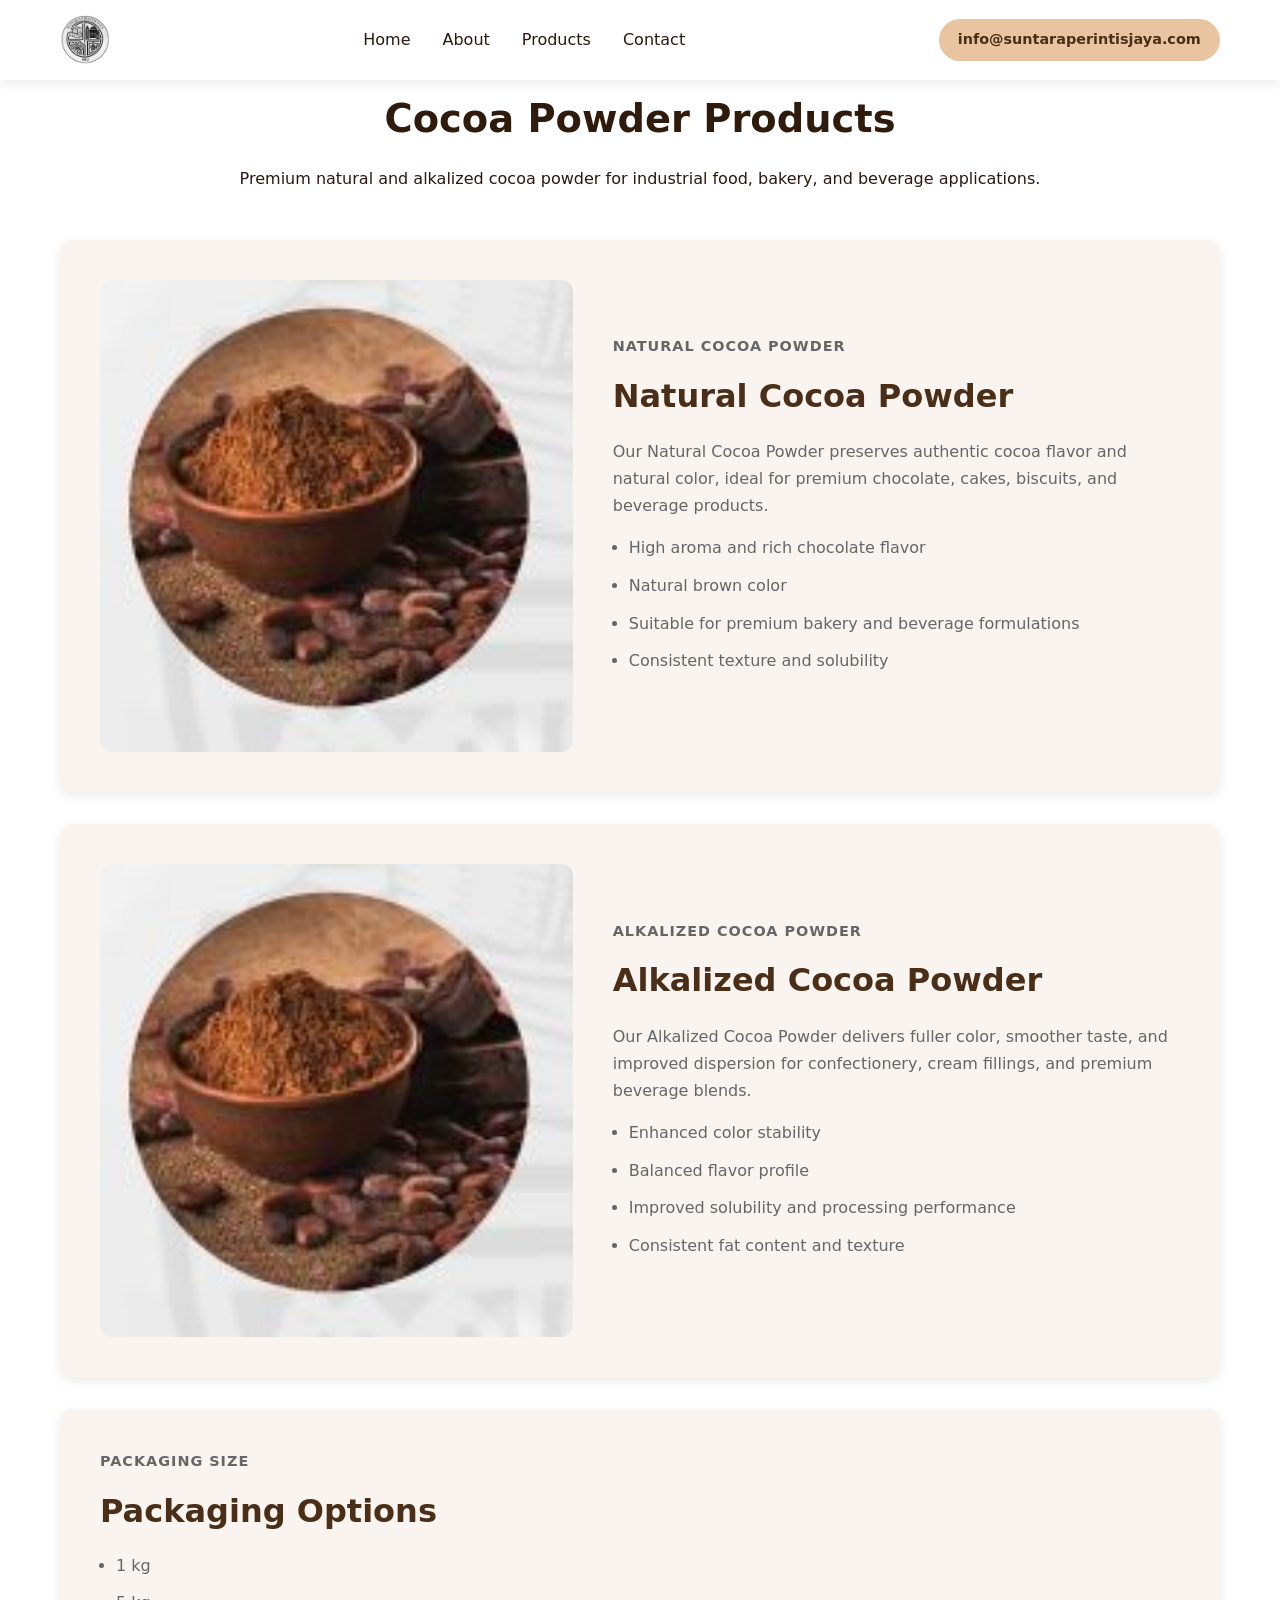
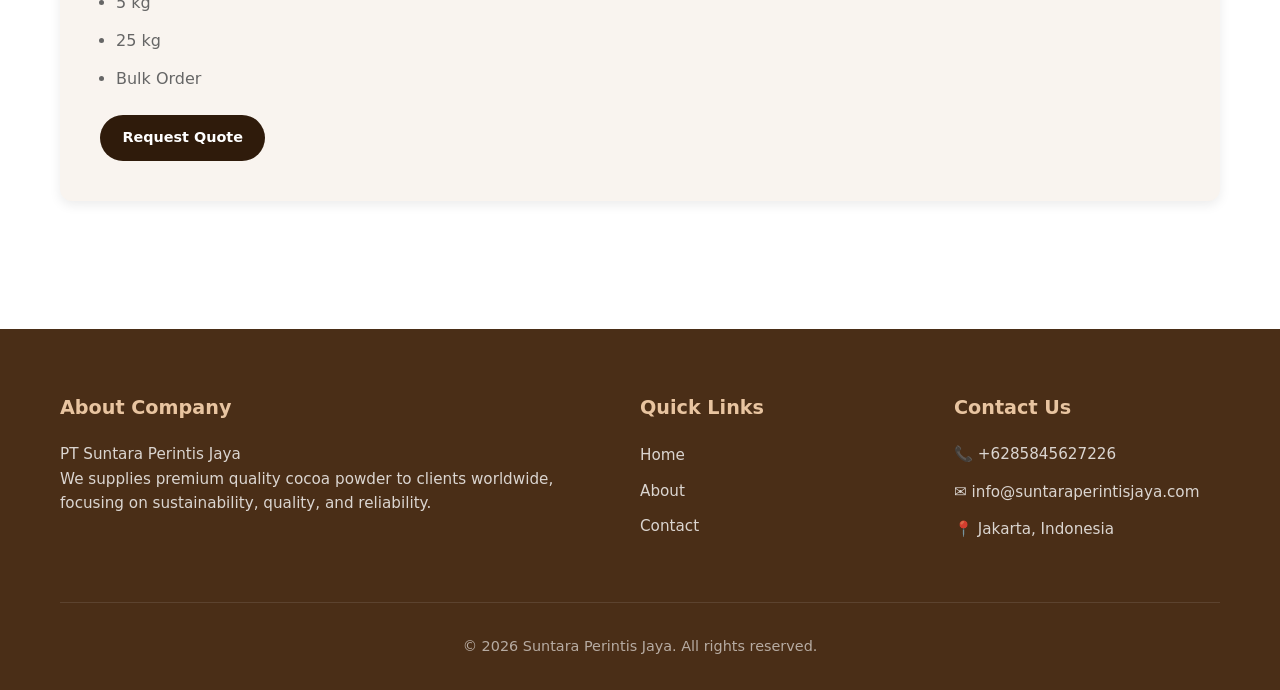
==== commit e0b8315c: "rev1:name" ====
--- a/cocoa.html
+++ b/cocoa.html
@@ -114,7 +114,8 @@
                                 <li>25 kg</li>
                                 <li>Bulk Order</li>
                             </ul>
-                            <a href="index.html#contact" class="btn-secondary">Request Quote</a>
+                            <a href="https://wa.me/6285845627226?text=Hello,%20I%20would%20like%20to%20inquire%20about%20your%20products." 
+                            target="_blank" class="btn-secondary">Request Quote</a>
                         </div>
                     </div>
                 </article>
@@ -145,7 +146,7 @@
                 </div>
             </div>
             <div class="footer-bottom">
-                <p>&copy; <span id="current-year"></span> Suntara Indonesia. All rights reserved.</p>
+                <p>&copy; <span id="current-year"></span> Suntara Perintis Jaya. All rights reserved.</p>
             </div>
         </div>
     </footer>
--- a/style.css
+++ b/style.css
@@ -141,7 +141,7 @@
     linear-gradient(300deg, rgba(232,196,160,0.10), transparent 40%); opacity: 0.8; z-index: 0;
 }
 .hero-content { max-width: 800px; padding: 2rem; position: relative; z-index: 1; }
-.hero-title { font-size: clamp(2.5rem, 5vw, 4.5rem); font-weight: 500; letter-spacing: 1px; margin-bottom: 1rem; text-shadow: 0 2px 8px rgba(0,0,0,0.2); }
+.hero-title { font-size: clamp(2.5rem, 4vw, 4.5rem); font-weight: 600; letter-spacing: 1px; margin-bottom: 1rem; text-shadow: 0 2px 8px rgba(0,0,0,0.2); }
 .hero-subtitle { font-size: clamp(1.1rem, 2vw, 1.6rem); font-weight: 400; margin-bottom: 2.5rem; opacity: 0.9; }
 .btn-primary {
     display: inline-flex; align-items: center; gap: 0.5rem; background: transparent; color: var(--bg-white);
